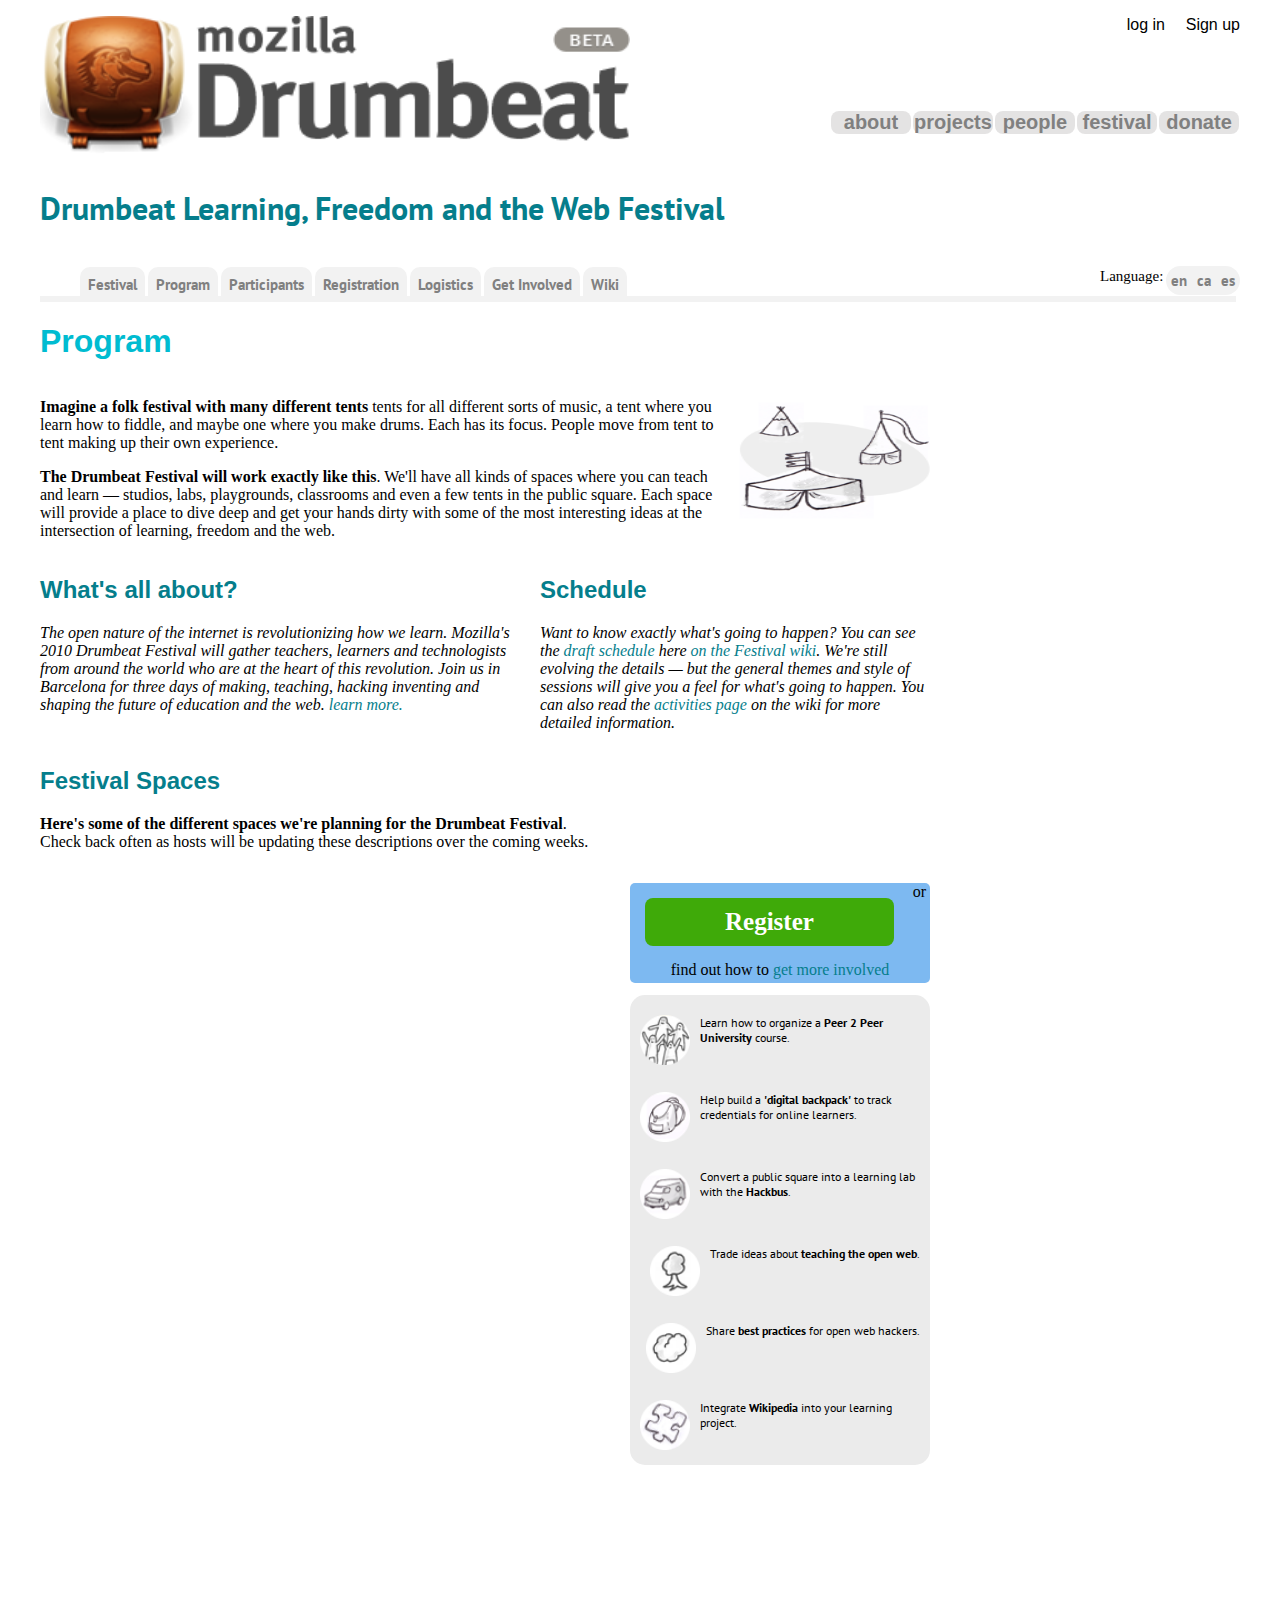
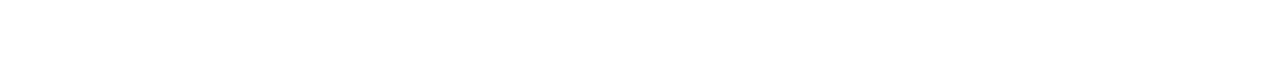
==== Practica Post it/index.html @ 75253654 "no lo se" ====
<!-- Jose Luis Hervas Cruceras DAW2 -->

<!DOCTYPE html>
<html lang="en">

<head>
    <meta charset="UTF-8">
    <meta name="viewport" content="width=device-width, initial-scale=1.0">
    <link rel="stylesheet" type="text/css" href="/Practica Post it/css/estilo.css">
    <title>Practica Drumbeat</title>

</head>

<body>

    <div id="menu_arriba">

        <header id="logotipo">
            <!-- foto del logotipo -->
            <img class="logo" src="img/drumbeat_logo.png" alt="logotipo">

        </header>

        <nav>
            <!-- Menu de registro -->
            <div id="reg">
                <ul>
                    <li class="registro"><a href="https://foundation.mozilla.org/es/">Sign up</a></li>
                    <li class="registro"><a href="https://foundation.mozilla.org/es/">log in</a></li>
                </ul>
            </div>

            <div id="menu_pestañas">
                <ul class="menu1">
                    <li class="m1"><a href="https://foundation.mozilla.org/es/">donate</a></li>
                    <li class="m1"><a href="https://foundation.mozilla.org/es/">festival</a></li>
                    <li class="m1"><a href="https://foundation.mozilla.org/es/">people</a></li>
                    <li class="m1"><a href="https://foundation.mozilla.org/es/">projects</a></li>
                    <li class="m1"><a href="https://foundation.mozilla.org/es/l">about</a></li>
                </ul>

            </div>

        </nav>
    </div>

    <div id="subtitulo">
        <h1>Drumbeat Learning, Freedom and the Web Festival</h1>
    </div>

    <!-- Menu de navegacion Festival, program etc ... -->

    <div id="menu_segundo">
        <nav>
            <div id="navegacion_secundaria">
                <!-- Lista del primer menú de la navegación secundaria: ELEGIR PESTAÑA -->
                <ul class="menu2">
                    <li class="m2"><a class="m2mitad" href="https://foundation.mozilla.org/es/">Festival</a></li>
                    <li class="m2"><a class="m2mitad" href="https://foundation.mozilla.org/es/">Program</a></li>
                    <li class="m2"><a class="m2mitad" href="https://foundation.mozilla.org/es/">Participants</a></li>
                    <li class="m2"><a class="m2mitad" href="https://foundation.mozilla.org/es/">Registration</a></li>
                    <li class="m2"><a class="m2mitad" href="https://foundation.mozilla.org/es/">Logistics</a></li>
                    <li class="m2"><a class="m2mitad" href="https://foundation.mozilla.org/es/">Get Involved</a></li>
                    <li class="m2"><a class="m2mitad" href="https://foundation.mozilla.org/es/">Wiki</a></li>
                </ul>

            </div>

        </nav>

        <!-- Menu de idioma -->
        <div id="menu_idioma">
            <p class="idioma"><span class="letra_pequeña">Language:</span></p>
            <ol>
                <li class="m3"><a href="https://foundation.mozilla.org/es/" id="es">es</a></li>
                <li class="m3"><a href="https://foundation.mozilla.org/es/" id="ca">ca</a></li>
                <li class="m3"><a href="https://foundation.mozilla.org/es/" id="en">en</a></li>
            </ol>
        </div>
    </div>
    <!-- Línea debajo de la navegación secundaria y el idioma -->

    <div class="linea"></div>

    <div id="program">

        <h1>Program</h1>

    </div>

    <section>
        <!-- Las secciones se dividen en artículos -->
        <article>
            <div class="texto_program">
                <!-- Bloque del programa(título + texto) + foto tienda de campañas -->

                <img class="imagen_tiendasCampañas" src="img/program.png" alt="tiendas de campañas">
                <p class="textoPrograma"><span><strong>Imagine a folk festival with many different tents</strong></span> tents for all different sorts of music, a tent where you learn how to fiddle, and maybe one where you make drums. Each has its focus. People move from tent
                    to tent making up their own experience.</p>
                <p class="textoPrograma"><span><strong>The Drumbeat Festival will work exactly like
                        this</strong></span>. We'll have all kinds of spaces where you can teach and learn — studios, labs, playgrounds, classrooms and even a few tents in the public square. Each space will provide a place to dive deep and get your hands
                    dirty with some of the most interesting ideas at the intersection of learning, freedom and the web.</p>
            </div>
        </article>

        <article id="whatsAbout">

            <!-- Creo la eiqueta style para poder cambiar únicamente aqui el color de los links -->
            <style>
                a {
                    color: rgb(5, 126, 140);
                }
                /* copio el color de program */
            </style>
            <h2>What's all about?</h2>
            <p><em>The open nature of the internet is revolutionizing how we learn.
                        Mozilla's 2010 Drumbeat Festival will gather teachers,
                        learners and technologists from around the world who
                        are at the heart of this revolution. Join us in Barcelona
                        for three days of making, teaching, hacking inventing and
                        shaping the future of education and the web.
                        <a href="https://foundation.mozilla.org/es/">learn more.</a></em></p>
        </article>

        <article id="schedule">
            <h2>Schedule</h2>
            <p><em>
                        Want to know exactly what's going to happen? You can see the 
                        <a href="https://foundation.mozilla.org/es/">draft schedule</a>
                        here <a href="https://foundation.mozilla.org/es/">on the Festival wiki</a>.
                        We're still evolving the details — but the general themes and style of
                        sessions will give you a feel for what's going to happen. You can also
                        read the <a href="https://foundation.mozilla.org/es/">activities
                        page</a> on the wiki for more detailed information.
                    </em></p>
        </article>

        <article id="festival">
            <h2 id="espacio_festival"> Festival Spaces </h2>
            <p class="textoPrograma">
                <strong>Here's some of the different spaces we're planning for the Drumbeat Festival</strong>.
                <br> Check back often as hosts will be updating these descriptions over the coming weeks.
            </p>

            <div id="aside_container">
                <aside>
                    <!-- Aqui dentro van, la caixa REGISTER, caixa learn how, caixa who should come, caixa share y twitter-->
                    <!-- Creo que lo mejor es hacer un div general que encuadre todos los elementos.-->

                    <div id="cuadro_registro">
                        <a class="boton_verde_register" href="https://foundation.mozilla.org/es/">Register</a>
                        <p class="letra_pequeña"><span>or find out how to <a href="https://foundation.mozilla.org/es/"><span>get more involved</span></a>
                            </span>
                        </p>

                    </div>

                    <div class="cuadro_gris_lista">
                        <ul class="lista_imagenes">
                            <li><img src="img/benefit_p2pu.png" alt="gente">
                                <span>Learn how to organize a <strong>Peer 2 Peer University</strong> course.</span>

                                <li><img src="img/benefit_creds.png" alt="mochila">
                                    <span>Help build a <strong>'digital backpack'</strong> to track credentials for online learners.</span></li>

                                <li><img src="img/benefit_hackbus.png" alt="furgoneta">
                                    <span>Convert a public square into a learning lab with the <strong>Hackbus</strong>.</span>
                                </li>

                                <li><img src="img/benefit_teaching.png" alt="arbol">
                                    <span>Trade ideas about <strong>teaching the open web</strong>.<br></span></li>

                                <li><img src="img/benefit_hack.png" alt="cerebro">
                                    <span>Share <strong>best practices</strong> for open web hackers.<br></span></li>
                                <li><img src="img/benefit_wikipedia.png" alt="puzzle"> <span>Integrate
							<strong>Wikipedia</strong> into your learning project.</span>
                                </li>
                        </ul>
                    </div>




                </aside>
            </div>





</body>

</html>
---- Practica Post it/css/estilo.css ----
/*Hoja de estilo para la práctica
Jose Luis Hervas Crucras
DAW2
*/


/*para importar fuentes*/

@import url('https://fonts.googleapis.com/css2?family=PT+Sans&display=swap');

/* revisar porque no entra todo en la caja del body.*/

body {
    width: 1200px;
    height: 500px;
    margin: 0px auto;
    /*margin 0 auto, para que se quede todo el body centrado.*/
}

.logo {
    width: 590px;
    height: 150px;
    margin-right: 10px;
    float: left;
}

hr {
    width: 100%;
}


/*para quitar los puntitos de las listas*/

ul {
    list-style-type: none;
}

a {
    /*no se subrayan los enlaces*/
    text-decoration: none;
    /*para que los enlaces salgan redondeados*/
    border-radius: 8px 8px 8px 8px;
}


/* log in  y sign up*/

#reg {
    display: inline;
    width: 600px;
    font-family: sans-serif;
}


/* Para el link hay que poner un espacio*/

#reg a {
    width: 75px;
}

.registro a {
    float: right;
    text-align: right;
    color: black;
}


/* cuando se pasa el raton por encima del link se pone negrita*/

.registro a:hover {
    font-weight: bold;
}


/*about, projects, people etc ... */

#menu_pestañas {
    float: right;
    width: 590px;
    height: 45px;
    margin-top: 60px;
}

li.m1 {
    display: inline;
}

.m1 a {
    background: rgba(199, 196, 196, 0.483);
    float: right;
    margin: 1px;
    font-family: sans-serif;
    color: grey;
    font-weight: bold;
    width: 80px;
    text-align: center;
    font-size: 20px;
}


/*Subtitulo drumbeat learning, freedom etc ...*/

#subtitulo {
    width: 1200px;
    float: left;
    font-family: 'PT Sans';
    clear: left;
    color: rgb(5, 126, 140);
}


/* Pestañas Festival, program, participants etc ... */

#navegacion_secundaria {
    clear: left;
    float: left;
    width: 690px;
    height: 40px;
    margin-right: 10px;
    font-family: 'PT Sans';
    color: grey;
    position: relative;
}

li.m2 {
    display: inline;
}

.m2 a {
    float: left;
    padding: 8px;
    margin-right: 3px;
    font-size: 15px;
    font-weight: bold;
    color: gray;
    background: #F2F2F2;
    border-radius: 10px 10px 0 0;
    /* asi ponemos el borde superior redondeados*/
}


/*para cuando pase por la pestaña, que salga negrita*/

.m2 a:hover {
    color: black;
    font-weight: bold;
}

#menu_idioma {
    float: right;
    width: 490px;
    height: 35px;
    font-family: 'PT Sans';
    font-size: 15px;
    padding: 0px 0px 5px 0px;
    margin-bottom: 5px;
    position: relative;
}

.idioma {
    float: left;
    text-align: right;
    padding: 0px 0px 0px 350px;
}

li.m3 {
    display: inline;
}

.m3 a {
    float: right;
    padding: 5px;
    font-size: 15px;
    font-weight: bold;
    color: gray;
    background: #F2F2F2;
}

.m3 a:hover {
    color: black;
    background: gray;
    /*efecto sombra al pasar por encima*/
    box-shadow: inset -2px 2px 4px 2px rgb(200, 200, 200);
}

.m3 a:active {
    color: black;
    background: gray;
}


/*identificadores de cada idioma*/

#ca {
    border-radius: 0px;
}

#en {
    border-radius: 15px 0px 0px 15px;
    padding-left: 5px;
}

#es {
    border-radius: 0px 15px 15px 0px;
}


/*es la linea que hay debajo del menu de las pestañas y el idioma*/

.linea {
    clear: both;
    /*limpio el float de los elementos de arriba*/
    border: 2px solid #F2F2F2;
    /* copio el mismo color que el fondo de las pestañas*/
    background-color: #F2F2F2;
    width: 1190px;
    padding: 1px;
}


/* para poder meter bien los dos articulos de abajo, hay que hacer un poco mas pequeña la foto.*/

.imagen_tiendasCampañas {
    height: 125px;
}

#program {
    font-family: sans-serif;
    color: rgb(0, 188, 209);
}

section {
    width: 890px;
    float: left;
    margin-right: 10px;
}

.imagen_tiendasCampañas {
    float: right;
    width: 200px;
    margin-left: 10px;
    margin-top: 0px;
}

.textoPrograma {
    color: black;
}

#whatsAbout {
    width: 490px;
    margin-right: 10px;
    float: left;
    font-family: 'Times New Roman';
}

a:hover .whatsAbout {
    color: rgb(5, 126, 140);
}

#schedule {
    width: 390px;
    float: right;
}

.program {
    width: 890px;
    float: left;
}

#festival {
    clear: both;
    width: 890px;
}

#espacio_festival {
    clear: left;
    float: left;
    width: 890px;
}

h2 {
    color: rgb(5, 126, 140);
    font-family: sans-serif;
}

aside {
    width: 300px;
    float: right;
    height: 800px;
}

#cuadro_registro {
    background: #7db9f1;
    text-align: center;
    height: 100px;
    border-radius: 5px;
    width: 300px;
}

a.boton_verde_register {
    float: left;
    background: #3faa09;
    font-size: 25px;
    font-family: Georgia;
    font-weight: bold;
    color: white;
    padding: 10px 80px;
    margin: 15px 15px;
}

.letra_pequeña {
    text-align: center;
    font-family: 'Times New Roman';
}

.cuadro_gris_lista {
    font-family: 'PT Sans';
    background: rgb(235, 235, 235);
    font-size: 12px;
    height: 470px;
    border-radius: 15px;
}


/* esto es para ajustar los iconos a la izquierda*/

.lista_imagenes {
    padding: 20px 0px 20px 10px;
}

.lista_imagenes img {
    float: left;
    width: 50px;
    margin: 0px 10px 7px 0px;
}

.lista_imagenes li {
    float: right;
    margin: 0px 10px 20px 0px;
}
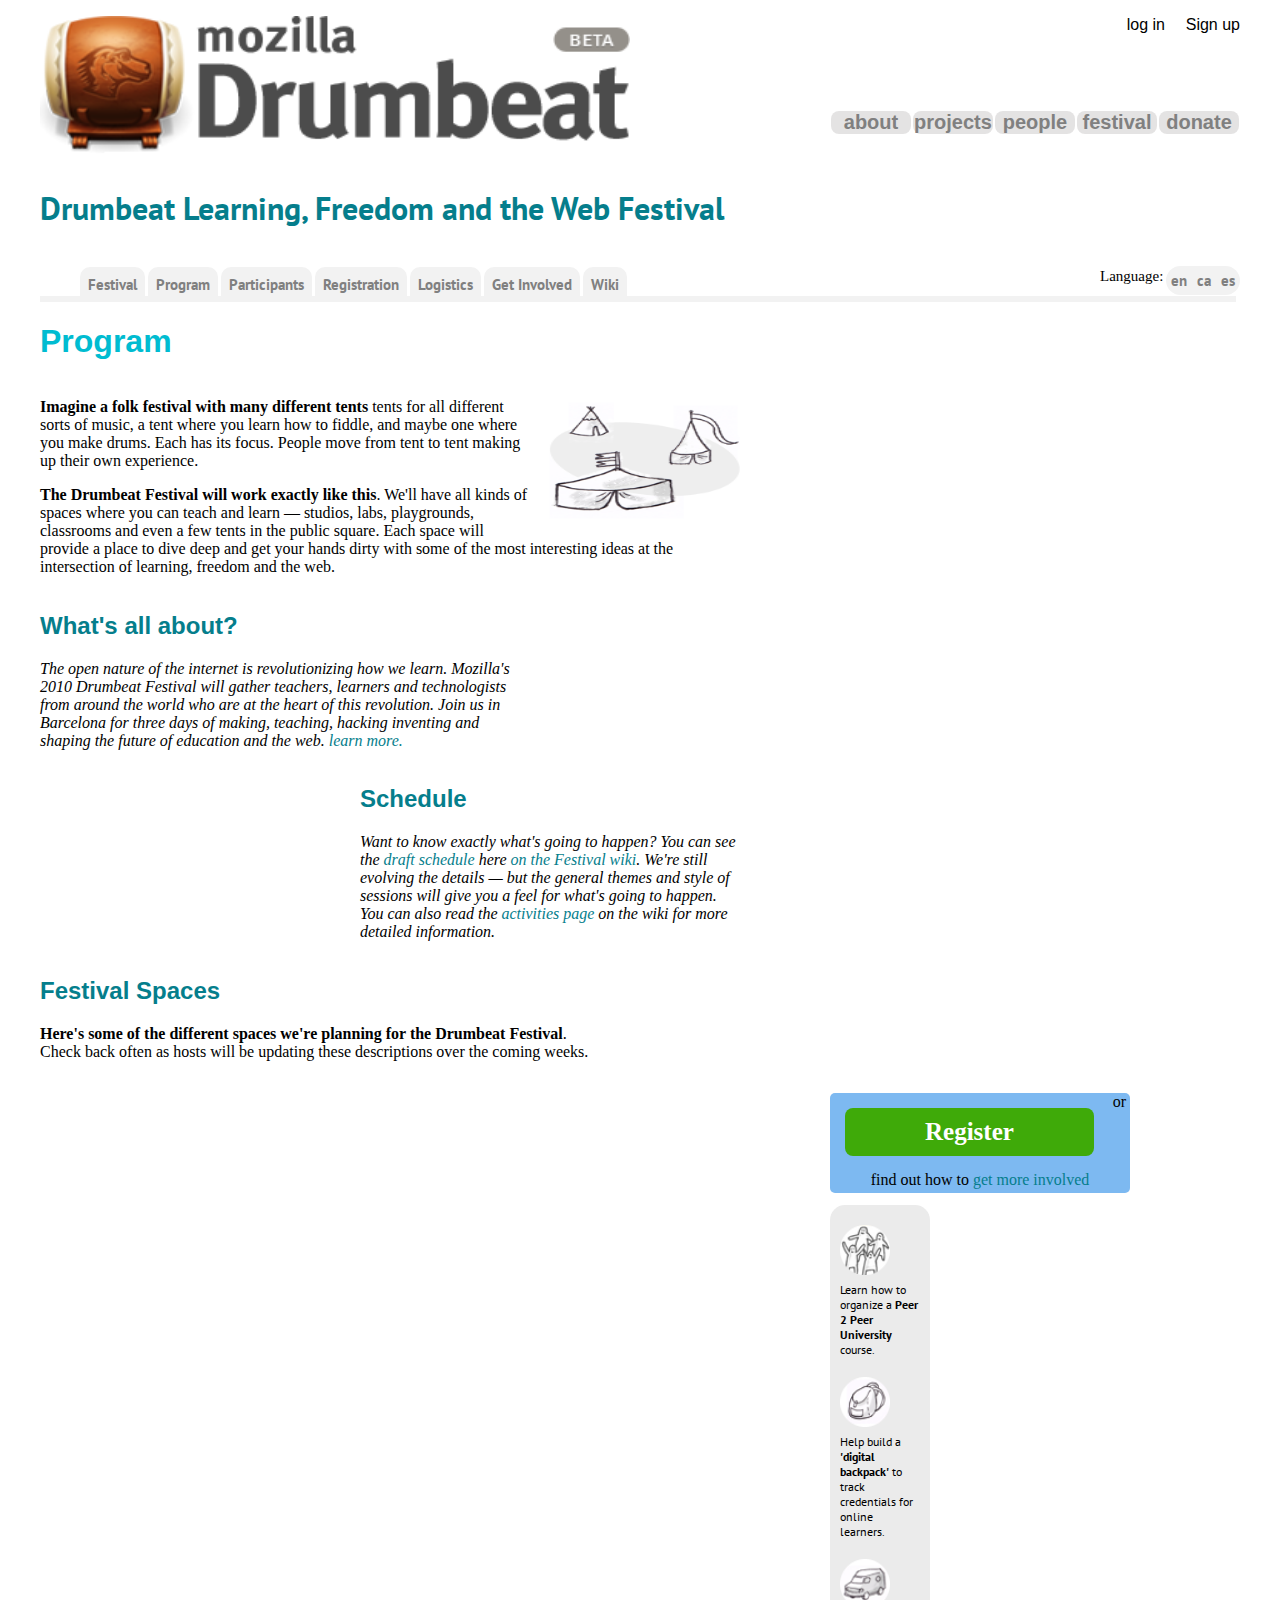
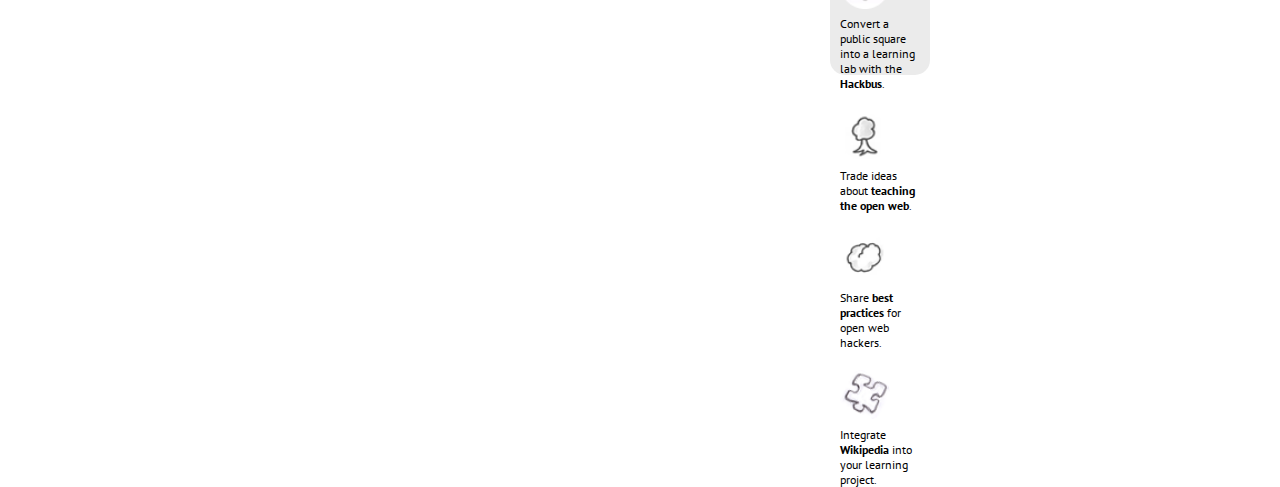
==== commit 9d8f1c43: "cosas raras" ====
--- a/Practica Post it/index.html
+++ b/Practica Post it/index.html
@@ -89,10 +89,9 @@
     </div>
 
     <section>
-        <!-- Las secciones se dividen en artículos -->
+
         <article>
             <div class="texto_program">
-                <!-- Bloque del programa(título + texto) + foto tienda de campañas -->
 
                 <img class="imagen_tiendasCampañas" src="img/program.png" alt="tiendas de campañas">
                 <p class="textoPrograma"><span><strong>Imagine a folk festival with many different tents</strong></span> tents for all different sorts of music, a tent where you learn how to fiddle, and maybe one where you make drums. Each has its focus. People move from tent
--- a/Practica Post it/css/estilo.css
+++ b/Practica Post it/css/estilo.css
@@ -12,7 +12,6 @@
 
 body {
     width: 1200px;
-    height: 500px;
     margin: 0px auto;
     /*margin 0 auto, para que se quede todo el body centrado.*/
 }
@@ -230,7 +229,7 @@
 }
 
 section {
-    width: 890px;
+    width: 700px;
     float: left;
     margin-right: 10px;
 }
@@ -238,7 +237,7 @@
 .imagen_tiendasCampañas {
     float: right;
     width: 200px;
-    margin-left: 10px;
+    margin-left: 5px;
     margin-top: 0px;
 }
 
@@ -247,7 +246,7 @@
 }
 
 #whatsAbout {
-    width: 490px;
+    width: 480px;
     margin-right: 10px;
     float: left;
     font-family: 'Times New Roman';
@@ -258,7 +257,7 @@
 }
 
 #schedule {
-    width: 390px;
+    width: 380px;
     float: right;
 }
 
@@ -284,7 +283,7 @@
 }
 
 aside {
-    width: 300px;
+    width: 100px;
     float: right;
     height: 800px;
 }
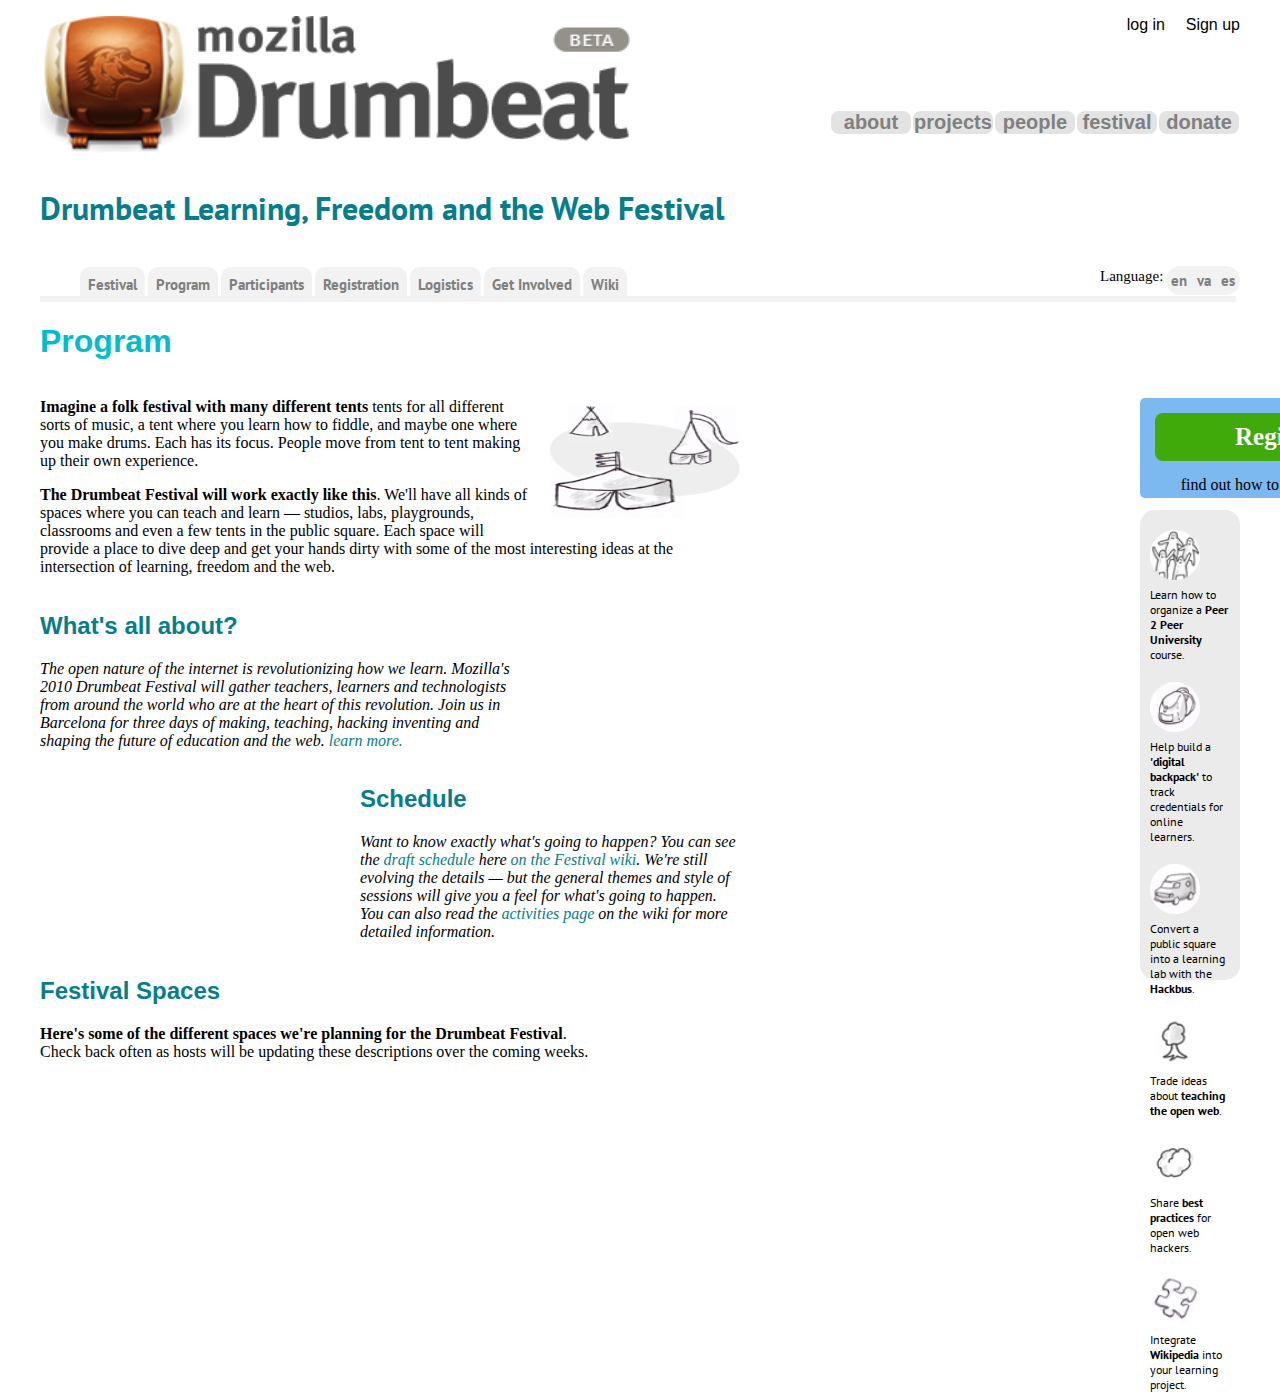
==== commit 1eed951b: "añadido /section" ====
--- a/Practica Post it/index.html
+++ b/Practica Post it/index.html
@@ -73,7 +73,7 @@
             <p class="idioma"><span class="letra_pequeña">Language:</span></p>
             <ol>
                 <li class="m3"><a href="https://foundation.mozilla.org/es/" id="es">es</a></li>
-                <li class="m3"><a href="https://foundation.mozilla.org/es/" id="ca">ca</a></li>
+                <li class="m3"><a href="https://foundation.mozilla.org/es/" id="va">va</a></li>
                 <li class="m3"><a href="https://foundation.mozilla.org/es/" id="en">en</a></li>
             </ol>
         </div>
@@ -140,48 +140,48 @@
                 <strong>Here's some of the different spaces we're planning for the Drumbeat Festival</strong>.
                 <br> Check back often as hosts will be updating these descriptions over the coming weeks.
             </p>
+    </section>
+    <div id="aside_container">
+        <aside>
+            <!-- Aqui dentro van, la caixa REGISTER, caixa learn how, caixa who should come, caixa share y twitter-->
+            <!-- Creo que lo mejor es hacer un div general que encuadre todos los elementos.-->
 
-            <div id="aside_container">
-                <aside>
-                    <!-- Aqui dentro van, la caixa REGISTER, caixa learn how, caixa who should come, caixa share y twitter-->
-                    <!-- Creo que lo mejor es hacer un div general que encuadre todos los elementos.-->
+            <div id="cuadro_registro">
+                <a class="boton_verde_register" href="https://foundation.mozilla.org/es/">Register</a>
+                <p class="letra_pequeña"><span>or find out how to <a href="https://foundation.mozilla.org/es/"><span>get more involved</span></a>
+                    </span>
+                </p>
 
-                    <div id="cuadro_registro">
-                        <a class="boton_verde_register" href="https://foundation.mozilla.org/es/">Register</a>
-                        <p class="letra_pequeña"><span>or find out how to <a href="https://foundation.mozilla.org/es/"><span>get more involved</span></a>
-                            </span>
-                        </p>
+            </div>
 
-                    </div>
+            <div class="cuadro_gris_lista">
+                <ul class="lista_imagenes">
+                    <li><img src="img/benefit_p2pu.png" alt="gente">
+                        <span>Learn how to organize a <strong>Peer 2 Peer University</strong> course.</span>
 
-                    <div class="cuadro_gris_lista">
-                        <ul class="lista_imagenes">
-                            <li><img src="img/benefit_p2pu.png" alt="gente">
-                                <span>Learn how to organize a <strong>Peer 2 Peer University</strong> course.</span>
+                        <li><img src="img/benefit_creds.png" alt="mochila">
+                            <span>Help build a <strong>'digital backpack'</strong> to track credentials for online learners.</span></li>
 
-                                <li><img src="img/benefit_creds.png" alt="mochila">
-                                    <span>Help build a <strong>'digital backpack'</strong> to track credentials for online learners.</span></li>
+                        <li><img src="img/benefit_hackbus.png" alt="furgoneta">
+                            <span>Convert a public square into a learning lab with the <strong>Hackbus</strong>.</span>
+                        </li>
 
-                                <li><img src="img/benefit_hackbus.png" alt="furgoneta">
-                                    <span>Convert a public square into a learning lab with the <strong>Hackbus</strong>.</span>
-                                </li>
+                        <li><img src="img/benefit_teaching.png" alt="arbol">
+                            <span>Trade ideas about <strong>teaching the open web</strong>.<br></span></li>
 
-                                <li><img src="img/benefit_teaching.png" alt="arbol">
-                                    <span>Trade ideas about <strong>teaching the open web</strong>.<br></span></li>
-
-                                <li><img src="img/benefit_hack.png" alt="cerebro">
-                                    <span>Share <strong>best practices</strong> for open web hackers.<br></span></li>
-                                <li><img src="img/benefit_wikipedia.png" alt="puzzle"> <span>Integrate
+                        <li><img src="img/benefit_hack.png" alt="cerebro">
+                            <span>Share <strong>best practices</strong> for open web hackers.<br></span></li>
+                        <li><img src="img/benefit_wikipedia.png" alt="puzzle"> <span>Integrate
 							<strong>Wikipedia</strong> into your learning project.</span>
-                                </li>
-                        </ul>
-                    </div>
+                        </li>
+                </ul>
+            </div>
 
 
 
 
-                </aside>
-            </div>
+        </aside>
+    </div>
 
 
 
--- a/Practica Post it/css/estilo.css
+++ b/Practica Post it/css/estilo.css
@@ -190,7 +190,7 @@
 
 /*identificadores de cada idioma*/
 
-#ca {
+#va {
     border-radius: 0px;
 }
 
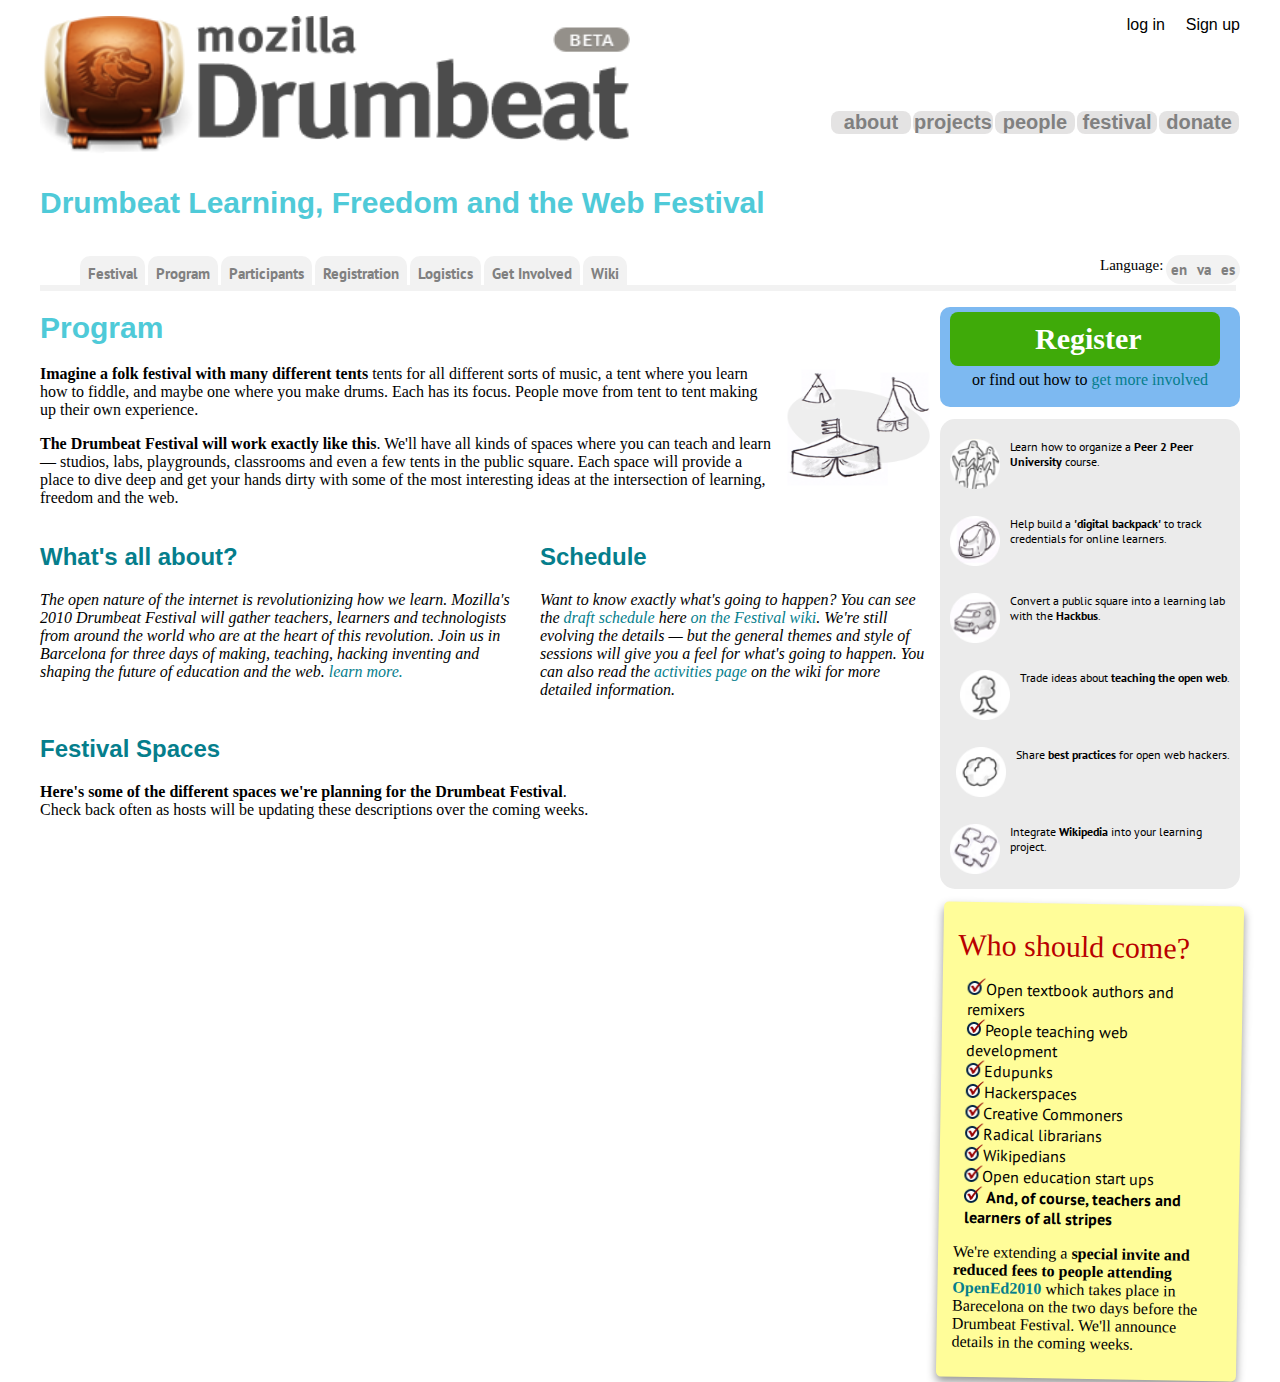
==== commit 4576a68e: "cuado amarillo" ====
--- a/Practica Post it/index.html
+++ b/Practica Post it/index.html
@@ -82,15 +82,10 @@
 
     <div class="linea"></div>
 
-    <div id="program">
-
-        <h1>Program</h1>
-
-    </div>
-
     <section>
 
         <article>
+            <h1>Program</h1>
             <div class="texto_program">
 
                 <img class="imagen_tiendasCampañas" src="img/program.png" alt="tiendas de campañas">
@@ -177,6 +172,26 @@
                 </ul>
             </div>
 
+            <div class="cuadro_amarillo">
+                <p><span class="titulo">Who should come?</span><br></p>
+                <!-- para cambiar los puntitos, ponemos la imagen check y si no sale la imagen, que salga check ^^-->
+                <ul class="lista_check">
+                    <li class="lista"><img src="img/check.png" alt="check">Open textbook authors and remixers</li>
+                    <li class="lista"><img src="img/check.png" alt="check">People teaching web development</li>
+                    <li class="lista"><img src="img/check.png" alt="check">Edupunks</li>
+                    <li class="lista"><img src="img/check.png" alt="check">Hackerspaces</li>
+                    <li class="lista"><img src="img/check.png" alt="check">Creative Commoners</li>
+                    <li class="lista"><img src="img/check.png" alt="check">Radical librarians</li>
+                    <li class="lista"><img src="img/check.png" alt="check">Wikipedians</li>
+                    <li class="lista"><img src="img/check.png" alt="check">Open education start ups</li>
+                    <li class="lista"><img src="img/check.png" alt="check">
+                        <span><strong>And, of course, teachers and learners of all stripes</strong></span></li>
+                </ul>
+                <p><span class="parrafo"> We're extending a <strong>special invite and reduced fees to people attending <a href="https://foundation.mozilla.org/es/">OpenEd2010</a></strong> which takes place in Barecelona on the two days before the
+                    Drumbeat Festival. We'll announce details in the coming weeks.</span>
+                </p>
+            </div>
+
 
 
 
--- a/Practica Post it/css/estilo.css
+++ b/Practica Post it/css/estilo.css
@@ -229,14 +229,14 @@
 }
 
 section {
-    width: 700px;
+    width: 890px;
     float: left;
     margin-right: 10px;
 }
 
 .imagen_tiendasCampañas {
     float: right;
-    width: 200px;
+    width: 150px;
     margin-left: 5px;
     margin-top: 0px;
 }
@@ -246,7 +246,7 @@
 }
 
 #whatsAbout {
-    width: 480px;
+    width: 490px;
     margin-right: 10px;
     float: left;
     font-family: 'Times New Roman';
@@ -257,7 +257,7 @@
 }
 
 #schedule {
-    width: 380px;
+    width: 390px;
     float: right;
 }
 
@@ -277,13 +277,19 @@
     width: 890px;
 }
 
+h1 {
+    font-size: 30px;
+    color: rgb(79, 202, 216);
+    font-family: sans-serif;
+}
+
 h2 {
     color: rgb(5, 126, 140);
     font-family: sans-serif;
 }
 
 aside {
-    width: 100px;
+    width: 300px;
     float: right;
     height: 800px;
 }
@@ -292,19 +298,20 @@
     background: #7db9f1;
     text-align: center;
     height: 100px;
-    border-radius: 5px;
+    border-radius: 10px;
     width: 300px;
 }
 
 a.boton_verde_register {
+    width: 100px;
     float: left;
     background: #3faa09;
-    font-size: 25px;
+    font-size: 30px;
     font-family: Georgia;
     font-weight: bold;
     color: white;
-    padding: 10px 80px;
-    margin: 15px 15px;
+    padding: 10px 85px;
+    margin: 5px 10px;
 }
 
 .letra_pequeña {
@@ -323,6 +330,9 @@
 
 /* esto es para ajustar los iconos a la izquierda*/
 
+
+/* he ido probando los numeros hasta que han encajado*/
+
 .lista_imagenes {
     padding: 20px 0px 20px 10px;
 }
@@ -336,4 +346,26 @@
 .lista_imagenes li {
     float: right;
     margin: 0px 10px 20px 0px;
+}
+
+.cuadro_amarillo {
+    background-color: rgb(255, 253, 153);
+    margin-top: 10px;
+    border-radius: 5px;
+    padding: 10px 15px;
+    margin: 15px 0 10px 0;
+    box-shadow: 0 5px 10px rgba(0, 0, 0, 0.411);
+    transform: rotate(1deg);
+}
+
+.titulo {
+    font-family: Georgia;
+    color: rgb(185, 0, 0);
+    font-size: 30px;
+}
+
+.lista_check {
+    font-family: 'PT Sans';
+    margin-left: -30px;
+    margin-right: 15px;
 }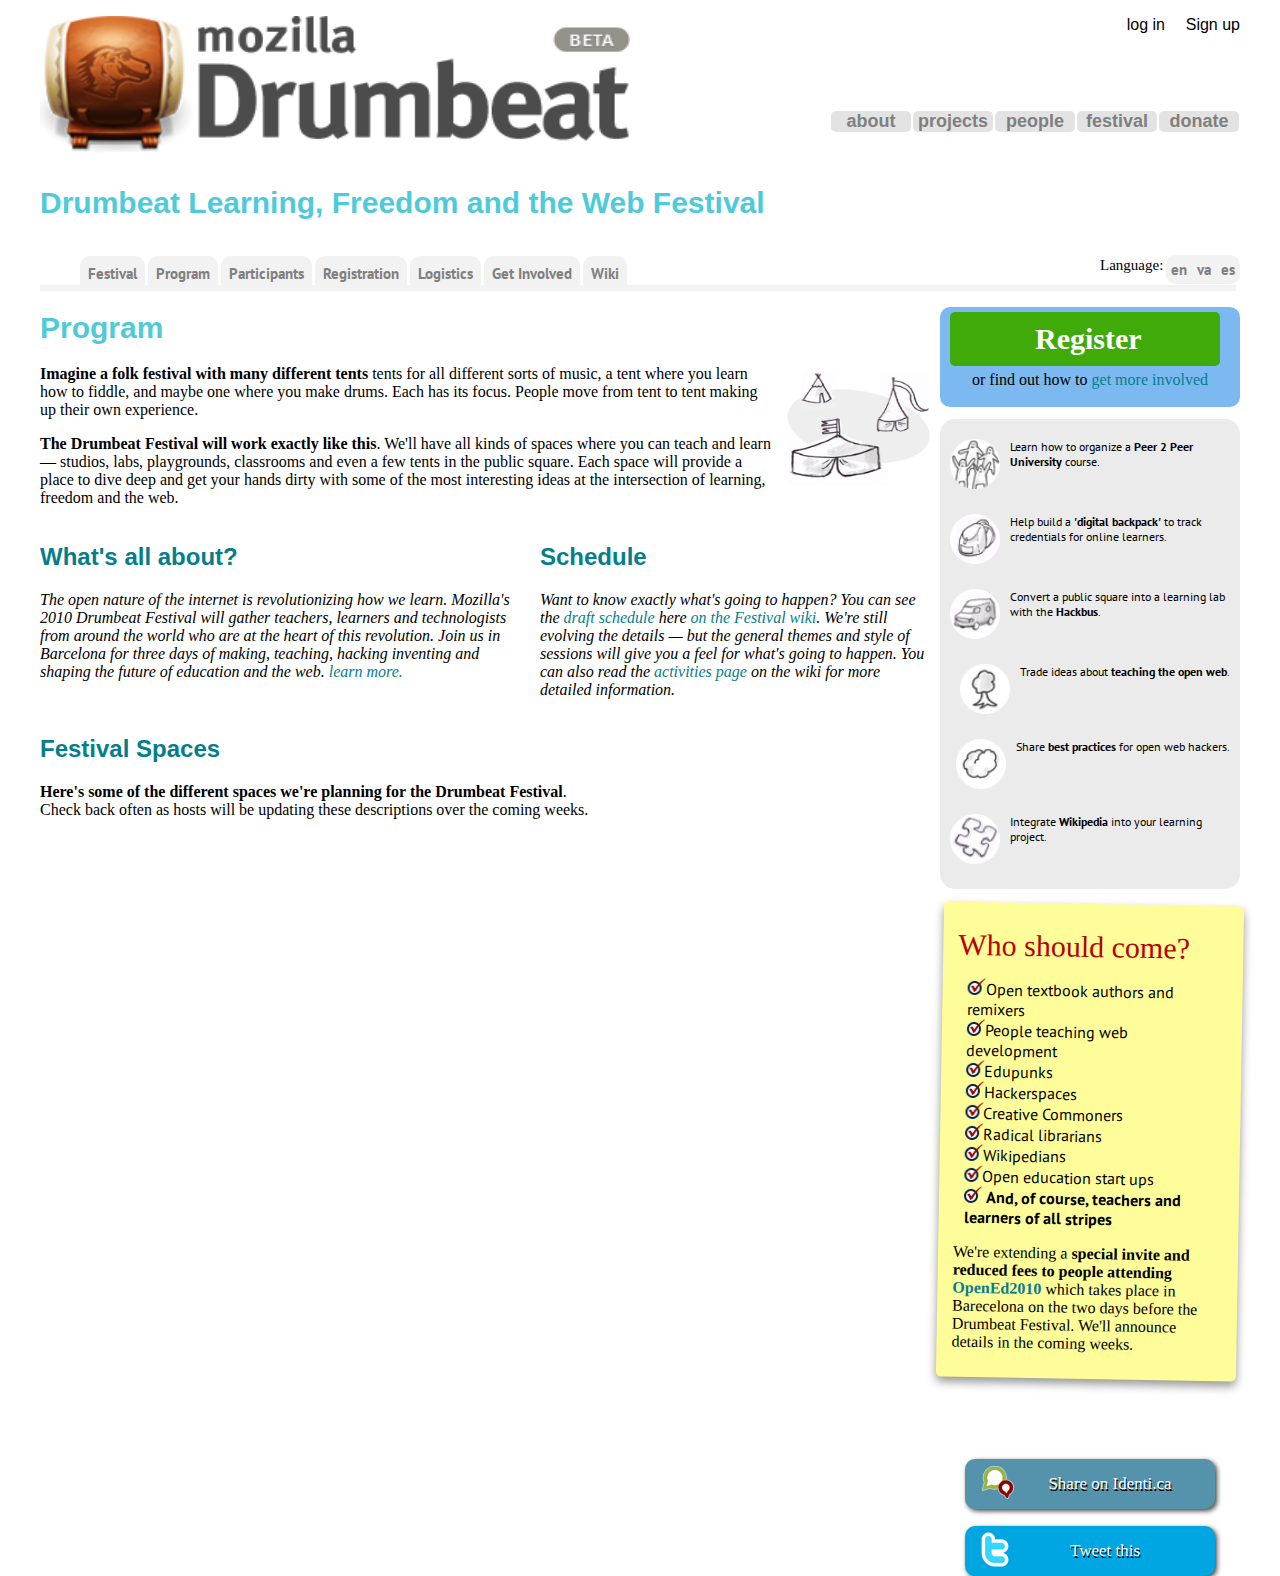
==== commit 2059a05f: "guardado previo a las cajas de colores" ====
--- a/Practica Post it/index.html
+++ b/Practica Post it/index.html
@@ -191,6 +191,16 @@
                     Drumbeat Festival. We'll announce details in the coming weeks.</span>
                 </p>
             </div>
+            <div id="share_twitter">
+                <div id="share_on_identica">
+                    <img class="icono_identica" src="img/identica.png" alt="identica">
+                    <p class="texto"><a href="http://identi.ca/">Share on Identi.ca</a></p>
+                </div>
+                <div id="twitter">
+                    <img class="icono_twitter" src="img/twitter.png" alt="twitter">
+                    <p class="texto"><a href="http://twitter.com/">Tweet this</a></p>
+                </div>
+            </div>
 
 
 
--- a/Practica Post it/css/estilo.css
+++ b/Practica Post it/css/estilo.css
@@ -1,15 +1,24 @@
-/*Hoja de estilo para la práctica
+/*práctica Drumbeat Post it's
 Jose Luis Hervas Crucras
 DAW2
+Navegador ustilizado Google Chrome
+Pantalla de 22" resolucion 1680x1050
+Pantalla de 17" resolucion 1920x1080
+
+Los tamaños han sido calculados con la rejilla
+El tamaño de la letra ha variado para que cupiese todo mas o menos como en la foto
+Algunos tamaños de fotos, han sido tambien calculados a ojo para que fueran similares a la foto
+Los colores de las fuentes, han sido calculados tambien a ojo, para que fuesen similares
+
+Para generar las sombras, he usado esta pagina https://www.cssmatic.com/es/box-shadow
+Lo bueno de esta pagina, que te pone compatibilidades con otros navegadores, pero he visto más limpio
+el usar solo box shadow sin necesidad de añadir más lineas de codigo.
 */
 
 
 /*para importar fuentes*/
 
 @import url('https://fonts.googleapis.com/css2?family=PT+Sans&display=swap');
-
-/* revisar porque no entra todo en la caja del body.*/
-
 body {
     width: 1200px;
     margin: 0px auto;
@@ -23,6 +32,9 @@
     float: left;
 }
 
+
+/*esto ha sido para la linea del menu de pestañas*/
+
 hr {
     width: 100%;
 }
@@ -37,8 +49,6 @@
 a {
     /*no se subrayan los enlaces*/
     text-decoration: none;
-    /*para que los enlaces salgan redondeados*/
-    border-radius: 8px 8px 8px 8px;
 }
 
 
@@ -64,7 +74,7 @@
 }
 
 
-/* cuando se pasa el raton por encima del link se pone negrita*/
+/* cuando se pasa el raton por encima del link se pone negrita y asi sabes que estas en ese enlace*/
 
 .registro a:hover {
     font-weight: bold;
@@ -87,13 +97,14 @@
 .m1 a {
     background: rgba(199, 196, 196, 0.483);
     float: right;
+    border-radius: 5px;
     margin: 1px;
     font-family: sans-serif;
     color: grey;
     font-weight: bold;
     width: 80px;
     text-align: center;
-    font-size: 20px;
+    font-size: 18px;
 }
 
 
@@ -175,32 +186,23 @@
     background: #F2F2F2;
 }
 
-.m3 a:hover {
-    color: black;
-    background: gray;
-    /*efecto sombra al pasar por encima*/
-    box-shadow: inset -2px 2px 4px 2px rgb(200, 200, 200);
-}
-
-.m3 a:active {
-    color: black;
-    background: gray;
-}
-
 
 /*identificadores de cada idioma*/
+
+
+/*no se como poner ese borde interior que tiene los botones ni alargarlos tanto */
 
 #va {
     border-radius: 0px;
 }
 
 #en {
-    border-radius: 15px 0px 0px 15px;
+    border-radius: 10px 0px 0px 10px;
     padding-left: 5px;
 }
 
 #es {
-    border-radius: 0px 15px 15px 0px;
+    border-radius: 0px 10px 10px 0px;
 }
 
 
@@ -266,6 +268,9 @@
     float: left;
 }
 
+
+/*se usa el clear both, para que no se quede con los margenes de cosas anteriores y que se mueva donde se tiene que mover*/
+
 #festival {
     clear: both;
     width: 890px;
@@ -312,6 +317,7 @@
     color: white;
     padding: 10px 85px;
     margin: 5px 10px;
+    border-radius: 5px;
 }
 
 .letra_pequeña {
@@ -340,7 +346,7 @@
 .lista_imagenes img {
     float: left;
     width: 50px;
-    margin: 0px 10px 7px 0px;
+    margin: 0px 10px 5px 0px;
 }
 
 .lista_imagenes li {
@@ -350,11 +356,14 @@
 
 .cuadro_amarillo {
     background-color: rgb(255, 253, 153);
+    /* aqui modifico los maragenes para el texto que hay dentro*/
     margin-top: 10px;
     border-radius: 5px;
     padding: 10px 15px;
     margin: 15px 0 10px 0;
+    /*creo la sombra del cuadro con transparencia*/
     box-shadow: 0 5px 10px rgba(0, 0, 0, 0.411);
+    /*giro el cuadro a la derecha*/
     transform: rotate(1deg);
 }
 
@@ -368,4 +377,57 @@
     font-family: 'PT Sans';
     margin-left: -30px;
     margin-right: 15px;
+}
+
+#share_twitter {
+    margin-top: 80px;
+}
+
+#share_on_identica {
+    background: #5593ac;
+    box-shadow: 2px 2px 5px 0px rgba(0, 0, 0, 0.75);
+}
+
+#twitter {
+    background: #00a6e2;
+    margin-left: 30px;
+    box-shadow: 2px 2px 5px 0px rgba(0, 0, 0, 0.75);
+}
+
+#share_on_identica {
+    width: 250px;
+    height: 50px;
+    margin: 5px 25px;
+    text-align: center;
+    color: white;
+    border-radius: 10px;
+}
+
+#twitter {
+    width: 250px;
+    height: 50px;
+    margin: 5px 25px;
+    text-align: center;
+    color: white;
+    border-radius: 10px;
+}
+
+.icono_identica {
+    float: left;
+    margin: 5px 0px 5px 15px;
+}
+
+.icono_twitter {
+    float: left;
+    margin: 5px 0px 5px 15px;
+}
+
+.texto {
+    padding: 15px;
+    font-size: 17px;
+}
+
+.texto a {
+    color: white;
+    text-shadow: 1px 2px rgb(0, 0, 0);
 }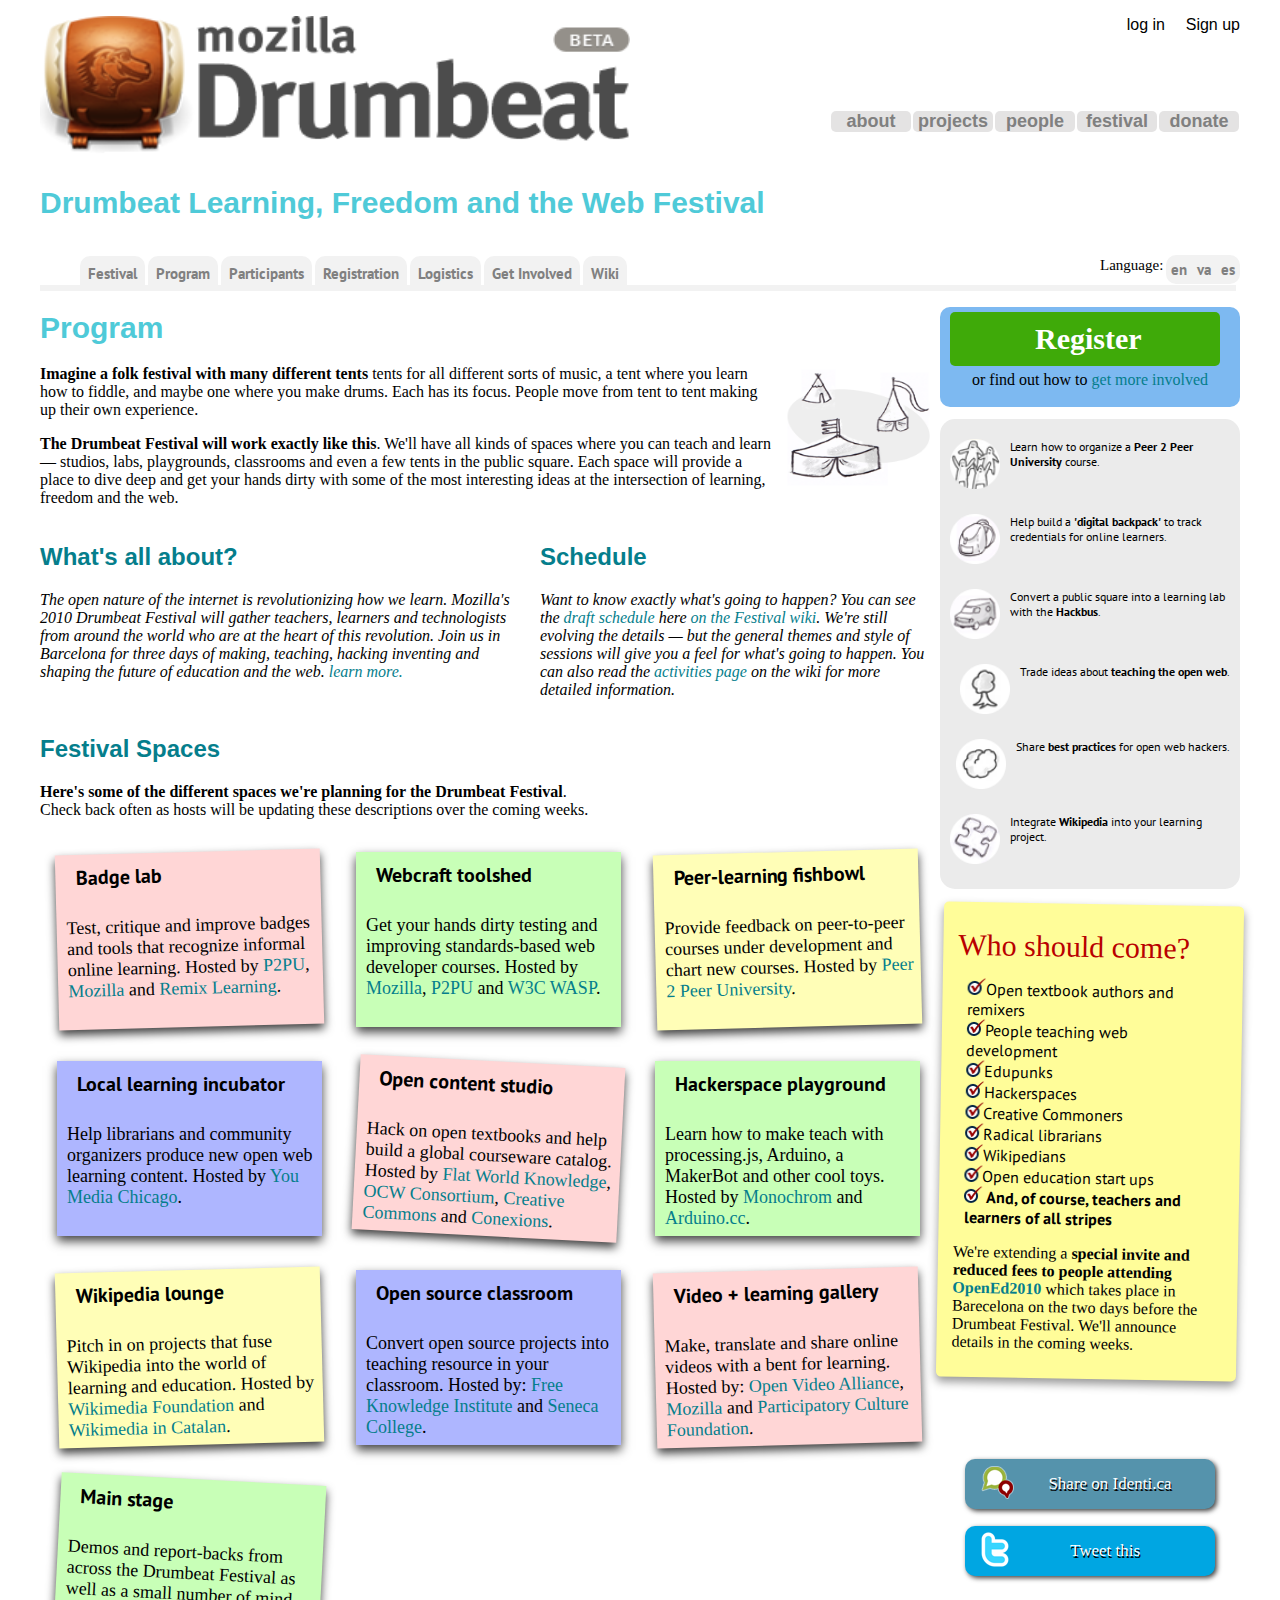
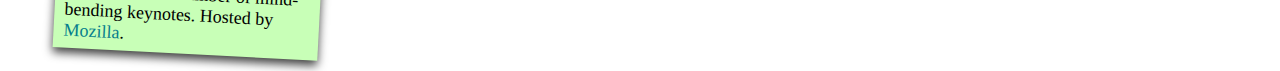
==== commit e9e7d977: "cajitas rebeldes sin causa" ====
--- a/Practica Post it/index.html
+++ b/Practica Post it/index.html
@@ -202,15 +202,110 @@
                 </div>
             </div>
 
-
-
-
         </aside>
     </div>
-
-
-
-
+    <!-- Ahora empiezan los post'it del demonio ... -->
+
+    <div>
+        <!--Div que guareda todas las cajitas para poder mover o configurar -->
+        <!-- Hay cajas que tienen la misma configuracion, así les pondre lo mismo -->
+
+        <!-- 1 -->
+        <div class="post" id="post1">
+            <h4>Badge lab</h4>
+            <p>Test, critique and improve badges and tools that recognize informal online learning. Hosted by <a href="https://foundation.mozilla.org/es/">P2PU</a>,
+                <a href="https://foundation.mozilla.org/es/">Mozilla</a> and
+                <a href="https://foundation.mozilla.org/es/">Remix Learning</a>.
+            </p>
+        </div>
+
+        <!-- 2 -->
+        <div class="post" id="post2">
+            <h4>Webcraft toolshed</h4>
+            <p>
+                Get your hands dirty testing and improving standards-based web developer courses. Hosted by
+                <a href="https://foundation.mozilla.org/es/">Mozilla</a>,
+                <a href="https://foundation.mozilla.org/es/">P2PU</a> and
+                <a href="https://foundation.mozilla.org/es/">W3C WASP</a>.
+            </p>
+        </div>
+
+        <!-- 3 -->
+        <div class="post" id="post3">
+            <h4> Peer-learning fishbowl</h4>
+            <p>
+                Provide feedback on peer-to-peer courses under development and chart new courses. Hosted by
+                <a href="https://foundation.mozilla.org/es/">Peer 2 Peer University</a>.
+            </p>
+        </div>
+
+        <!-- 4 -->
+        <div class="post" id="post4">
+            <h4>Local learning incubator</h4>
+            <p>
+                Help librarians and community organizers produce new open web learning content. Hosted by <a href="https://foundation.mozilla.org/es/">You Media Chicago</a>.
+            </p>
+        </div>
+
+        <!-- 5 -->
+        <div class="post" id="post5">
+            <h4> Open content studio</h4>
+            <p>
+                Hack on open textbooks and help build a global courseware catalog. Hosted by <a href="https://foundation.mozilla.org/es/">Flat
+                World Knowledge</a>, <a href="https://foundation.mozilla.org/es/">OCW
+                Consortium</a>, <a href="https://foundation.mozilla.org/es/">Creative
+                Commons</a> and <a href="https://foundation.mozilla.org/es/">Conexions</a>.
+            </p>
+        </div>
+
+        <!-- 6 -->
+        <div class="post" id="post6">
+            <h4> Hackerspace playground</h4>
+            <p>
+                Learn how to make teach with processing.js, Arduino, a MakerBot and other cool toys. Hosted by <a href="https://foundation.mozilla.org/es/">Monochrom</a> and
+                <a href="https://foundation.mozilla.org/es/">Arduino.cc</a>.
+            </p>
+        </div>
+
+        <!-- 7 -->
+        <div class="post" id="post7">
+            <h4> Wikipedia lounge</h4>
+            <p>
+                Pitch in on projects that fuse Wikipedia into the world of learning and education. Hosted by
+                <a href="https://foundation.mozilla.org/es/">Wikimedia Foundation</a> and <a href="https://foundation.mozilla.org/es/">Wikimedia in Catalan</a>.
+            </p>
+        </div>
+
+        <!-- 8 -->
+        <div class="post" id="post8">
+            <h4>Open source classroom<br></h4>
+            <p>
+                Convert open source projects into teaching resource in your classroom. Hosted by:
+                <a href="https://foundation.mozilla.org/es/">Free Knowledge
+                Institute</a> and <a href="https://foundation.mozilla.org/es/">Seneca College</a>.
+            </p>
+        </div>
+
+        <!-- 9 -->
+        <div class="post" id="post9">
+            <h4>Video + learning gallery<br></h4>
+            <p>
+                Make, translate and share online videos with a bent for learning. Hosted by:
+                <a href="https://foundation.mozilla.org/es/">Open
+                Video Alliance</a>, <a href="https://foundation.mozilla.org/es/">Mozilla</a> and
+                <a href="https://foundation.mozilla.org/es/">Participatory Culture Foundation</a>.
+            </p>
+        </div>
+
+        <!-- 10 -->
+        <div class="post" id="post10">
+            <h4> Main stage</h4>
+            <p>
+                Demos and report-backs from across the Drumbeat Festival as well as a small number of mind-bending keynotes. Hosted by
+                <a href="https://foundation.mozilla.org/es/">Mozilla</a>.
+            </p>
+        </div>
+    </div>
 
 </body>
 
--- a/Practica Post it/css/estilo.css
+++ b/Practica Post it/css/estilo.css
@@ -13,6 +13,8 @@
 Para generar las sombras, he usado esta pagina https://www.cssmatic.com/es/box-shadow
 Lo bueno de esta pagina, que te pone compatibilidades con otros navegadores, pero he visto más limpio
 el usar solo box shadow sin necesidad de añadir más lineas de codigo.
+Luego, a la hora de girar y elegir el color, intensidad de sombras han sido calculadas a ojo para que 
+se parezcan los más posible.
 */
 
 
@@ -296,7 +298,7 @@
 aside {
     width: 300px;
     float: right;
-    height: 800px;
+    height: 1200px;
 }
 
 #cuadro_registro {
@@ -430,4 +432,86 @@
 .texto a {
     color: white;
     text-shadow: 1px 2px rgb(0, 0, 0);
+}
+
+
+/*todas las cajas tienen el mismo tamaño y sombra, así que haré una configuracion general para eso*/
+
+.post {
+    float: left;
+    width: 265px;
+    height: 175px;
+    box-shadow: 0 5px 10px rgba(0, 0, 0, 0.75);
+    margin: 17px;
+}
+
+
+/* pintamos todas las preciosas cajitas */
+
+
+/*rosa*/
+
+#post1,
+#post5,
+#post9 {
+    background: rgb(255, 214, 214);
+}
+
+
+/*verde*/
+
+#post2,
+#post6,
+#post10 {
+    background: rgb(200, 255, 183);
+}
+
+
+/*amarillo*/
+
+#post3,
+#post7 {
+    background: rgb(255, 254, 183);
+}
+
+
+/*azul*/
+
+#post4,
+#post8 {
+    background: rgb(174, 182, 255);
+}
+
+
+/*ahora vamos a dar fotmato al texto de los pots'it*/
+
+.post h4 {
+    margin-top: 10px;
+    font-family: 'PT Sans';
+    padding-left: 20px;
+    font-size: 20px;
+}
+
+.post p {
+    padding-left: 10px;
+    font-family: 'Times New Roman';
+    font-size: 18px;
+}
+
+
+/*giramos los post'it a la izquierda en negativo*/
+
+#post1,
+#post3,
+#post7,
+#post9 {
+    transform: rotate(-1.5deg);
+}
+
+
+/*giramos los post'it a la derecha en positivo*/
+
+#post5,
+#post10 {
+    transform: rotate(3deg);
 }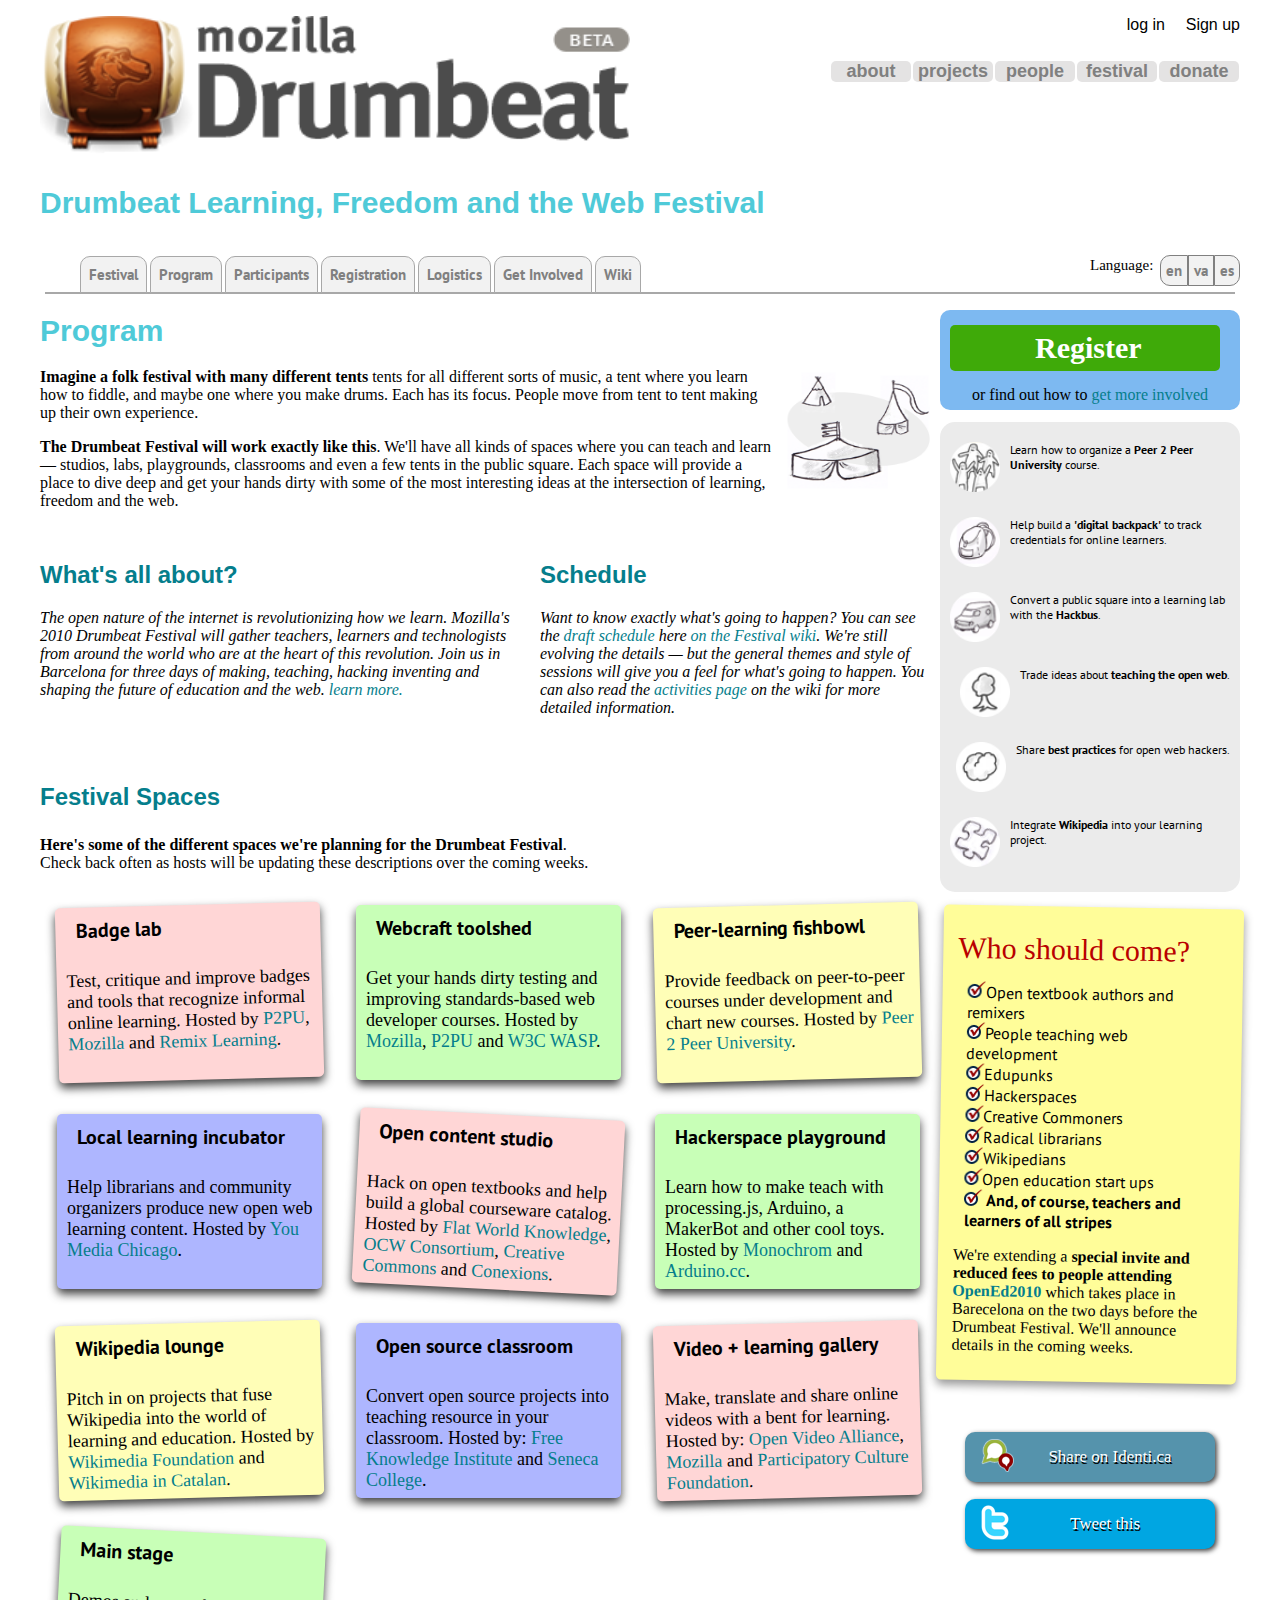
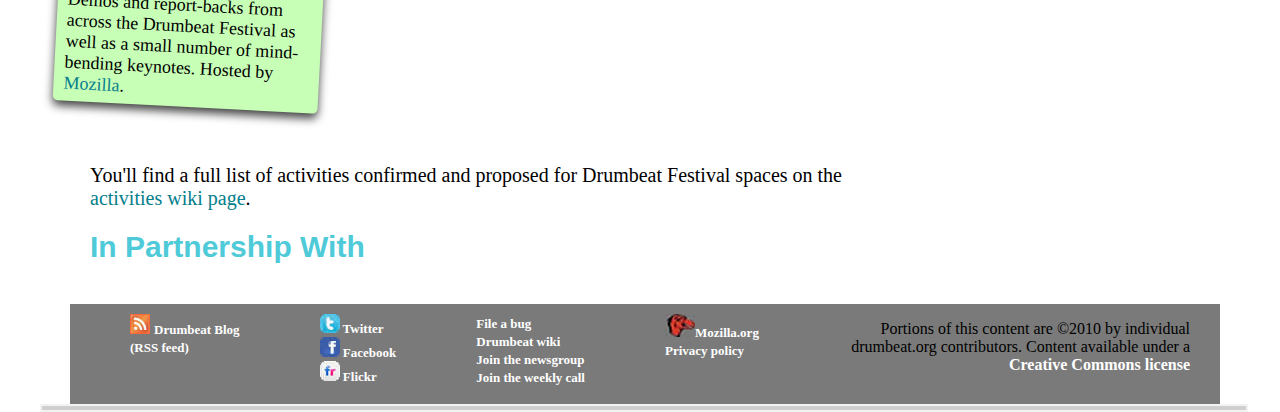
==== commit 823c38a1: "footer y correcciones" ====
--- a/Practica Post it/index.html
+++ b/Practica Post it/index.html
@@ -53,7 +53,7 @@
     <div id="menu_segundo">
         <nav>
             <div id="navegacion_secundaria">
-                <!-- Lista del primer menú de la navegación secundaria: ELEGIR PESTAÑA -->
+                <!-- Menu de pestañas -->
                 <ul class="menu2">
                     <li class="m2"><a class="m2mitad" href="https://foundation.mozilla.org/es/">Festival</a></li>
                     <li class="m2"><a class="m2mitad" href="https://foundation.mozilla.org/es/">Program</a></li>
@@ -69,6 +69,7 @@
         </nav>
 
         <!-- Menu de idioma -->
+        <!-- Se que la etiqueta de CA es catalan, pero como buen valenciano, puse valenciano  (perdon)-->
         <div id="menu_idioma">
             <p class="idioma"><span class="letra_pequeña">Language:</span></p>
             <ol>
@@ -206,7 +207,7 @@
     </div>
     <!-- Ahora empiezan los post'it del demonio ... -->
 
-    <div>
+    <div id="todos_post">
         <!--Div que guareda todas las cajitas para poder mover o configurar -->
         <!-- Hay cajas que tienen la misma configuracion, así les pondre lo mismo -->
 
@@ -305,7 +306,57 @@
                 <a href="https://foundation.mozilla.org/es/">Mozilla</a>.
             </p>
         </div>
-    </div>
+
+        <div class="Partnership">
+            <p>You'll find a full list of activities confirmed and proposed for Drumbeat Festival spaces on the
+                <span> <a href="https://foundation.mozilla.org/es/">activities wiki page</a></span>. </p>
+            <h1>In Partnership With</h1>
+        </div>
+
+    </div>
+
+    <footer>
+        <div id="pie">
+
+            <div id="peu">
+                <!-- Como hay 4 menus, hago 4 grupos de cada cosa  -->
+                <ul class="lista1">
+                    <li><img class="iconos" src="img/icono/rss.jpg" alt="rss">
+                        <a href="https://foundation.mozilla.org/es/">Drumbeat Blog</a></li>
+                    <li><a href="https://foundation.mozilla.org/es/">(RSS feed)</a></li>
+                </ul>
+
+                <ul class="lista2">
+                    <li><img class="iconos" src="img/icono/twitter.jpg" alt="twitter"><a href="https://foundation.mozilla.org/es/"> Twitter</a></li>
+                    <li><img class="iconos" src="img/icono/facebook.jpg" alt="facebook"><a href="https://foundation.mozilla.org/es/"> Facebook</a></li>
+                    <li><img class="iconos" src="img/icono/flickr.jpg" alt="flickr"><a href="https://foundation.mozilla.org/es/"> Flickr</a></li>
+                </ul>
+
+                <ul class="lista3">
+                    <li><a href="https://foundation.mozilla.org/es/">File a bug</a></li>
+                    <li><a href="https://foundation.mozilla.org/es/">Drumbeat wiki</a></li>
+                    <li><a href="https://foundation.mozilla.org/es/">Join the newsgroup</a></li>
+                    <li><a href="https://foundation.mozilla.org/es/">Join the weekly call</a></li>
+                </ul>
+
+                <ul class="lista4">
+                    <li><img class="iconos" src="img/icono/mozilla.jpg" alt="mozzilla"><a href="https://foundation.mozilla.org/es/">Mozilla.org</a></li>
+                    <li><a href="https://foundation.mozilla.org/es/">Privacy policy</a></li>
+                </ul>
+            </div>
+
+            <div id="license">
+                <p>Portions of this content are ©2010 by individual drumbeat.org contributors. Content available under a
+                    <a href="https://foundation.mozilla.org/es/">Creative Commons license</a></p>
+            </div>
+
+        </div>
+    </footer>
+
+    <div class="linea_abajo"></div>
+
+
+
 
 </body>
 
--- a/Practica Post it/css/estilo.css
+++ b/Practica Post it/css/estilo.css
@@ -10,11 +10,9 @@
 Algunos tamaños de fotos, han sido tambien calculados a ojo para que fueran similares a la foto
 Los colores de las fuentes, han sido calculados tambien a ojo, para que fuesen similares
 
-Para generar las sombras, he usado esta pagina https://www.cssmatic.com/es/box-shadow
-Lo bueno de esta pagina, que te pone compatibilidades con otros navegadores, pero he visto más limpio
-el usar solo box shadow sin necesidad de añadir más lineas de codigo.
 Luego, a la hora de girar y elegir el color, intensidad de sombras han sido calculadas a ojo para que 
 se parezcan los más posible.
+
 */
 
 
@@ -35,13 +33,6 @@
 }
 
 
-/*esto ha sido para la linea del menu de pestañas*/
-
-hr {
-    width: 100%;
-}
-
-
 /*para quitar los puntitos de las listas*/
 
 ul {
@@ -89,7 +80,7 @@
     float: right;
     width: 590px;
     height: 45px;
-    margin-top: 60px;
+    margin-top: 10px;
 }
 
 li.m1 {
@@ -130,8 +121,8 @@
     height: 40px;
     margin-right: 10px;
     font-family: 'PT Sans';
-    color: grey;
     position: relative;
+    margin-bottom: 12px;
 }
 
 li.m2 {
@@ -146,6 +137,7 @@
     font-weight: bold;
     color: gray;
     background: #F2F2F2;
+    border: solid 1px rgb(168, 168, 168);
     border-radius: 10px 10px 0 0;
     /* asi ponemos el borde superior redondeados*/
 }
@@ -172,7 +164,7 @@
 .idioma {
     float: left;
     text-align: right;
-    padding: 0px 0px 0px 350px;
+    padding: 0px 0px 0px 340px;
 }
 
 li.m3 {
@@ -186,13 +178,11 @@
     font-weight: bold;
     color: gray;
     background: #F2F2F2;
-}
-
-
-/*identificadores de cada idioma*/
-
-
-/*no se como poner ese borde interior que tiene los botones ni alargarlos tanto */
+    border: solid 1px grey;
+}
+
+
+/*botones de idioma*/
 
 #va {
     border-radius: 0px;
@@ -213,11 +203,11 @@
 .linea {
     clear: both;
     /*limpio el float de los elementos de arriba*/
-    border: 2px solid #F2F2F2;
     /* copio el mismo color que el fondo de las pestañas*/
-    background-color: #F2F2F2;
+    background-color: rgb(168, 168, 168);
+    height: 2px;
     width: 1190px;
-    padding: 1px;
+    margin: 0 auto;
 }
 
 
@@ -254,6 +244,7 @@
     margin-right: 10px;
     float: left;
     font-family: 'Times New Roman';
+    margin-top: 15px;
 }
 
 a:hover .whatsAbout {
@@ -263,6 +254,7 @@
 #schedule {
     width: 390px;
     float: right;
+    margin-top: 15px;
 }
 
 .program {
@@ -282,6 +274,8 @@
     clear: left;
     float: left;
     width: 890px;
+    margin-top: 50px;
+    margin-bottom: 25px;
 }
 
 h1 {
@@ -317,8 +311,8 @@
     font-family: Georgia;
     font-weight: bold;
     color: white;
-    padding: 10px 85px;
-    margin: 5px 10px;
+    padding: 6px 85px;
+    margin: 15px 10px;
     border-radius: 5px;
 }
 
@@ -336,10 +330,10 @@
 }
 
 
-/* esto es para ajustar los iconos a la izquierda*/
-
-
-/* he ido probando los numeros hasta que han encajado*/
+/*
+Alineamos los iconos
+he ido probando los numeros hasta que han encajado
+*/
 
 .lista_imagenes {
     padding: 20px 0px 20px 10px;
@@ -369,12 +363,18 @@
     transform: rotate(1deg);
 }
 
+
+/*usamos la letra que se pide y el color se calcula a ojo*/
+
 .titulo {
     font-family: Georgia;
     color: rgb(185, 0, 0);
     font-size: 30px;
 }
 
+
+/*esta es la lista con los iconocos de verificiacion redondos y rojos*/
+
 .lista_check {
     font-family: 'PT Sans';
     margin-left: -30px;
@@ -382,21 +382,12 @@
 }
 
 #share_twitter {
-    margin-top: 80px;
+    margin-top: 50px;
 }
 
 #share_on_identica {
     background: #5593ac;
     box-shadow: 2px 2px 5px 0px rgba(0, 0, 0, 0.75);
-}
-
-#twitter {
-    background: #00a6e2;
-    margin-left: 30px;
-    box-shadow: 2px 2px 5px 0px rgba(0, 0, 0, 0.75);
-}
-
-#share_on_identica {
     width: 250px;
     height: 50px;
     margin: 5px 25px;
@@ -406,6 +397,9 @@
 }
 
 #twitter {
+    background: #00a6e2;
+    margin-left: 30px;
+    box-shadow: 2px 2px 5px 0px rgba(0, 0, 0, 0.75);
     width: 250px;
     height: 50px;
     margin: 5px 25px;
@@ -437,10 +431,15 @@
 
 /*todas las cajas tienen el mismo tamaño y sombra, así que haré una configuracion general para eso*/
 
+#todos_post {
+    width: 900px;
+}
+
 .post {
     float: left;
     width: 265px;
     height: 175px;
+    border-radius: 5px 5px 5px 5px;
     box-shadow: 0 5px 10px rgba(0, 0, 0, 0.75);
     margin: 17px;
 }
@@ -499,6 +498,9 @@
 }
 
 
+/*No todas las cajas tienen el mismo grado de inclinacion o incluso parece que hay alguna que no tenga nada de inclinacion*/
+
+
 /*giramos los post'it a la izquierda en negativo*/
 
 #post1,
@@ -514,4 +516,72 @@
 #post5,
 #post10 {
     transform: rotate(3deg);
+}
+
+.Partnership {
+    /*uso el clear para que no se meta al lado del ultimo post'it*/
+    /*width 800 para que la linea se corte y salga como en la foto*/
+    clear: both;
+    width: 800px;
+    float: left;
+    font-size: 20px;
+    font-family: 'Times New Roman';
+    padding: 20px;
+    margin-left: 30px;
+}
+
+
+/*moldeamos el footer*/
+
+#pie {
+    /*los margenes son para poder añadir la linea de abajo y que esté mas o menos centrada como en la foto*/
+    clear: both;
+    font-family: 'Times New Roman';
+    background: rgb(122, 122, 122);
+    height: 100px;
+    margin: auto;
+    margin-left: 30px;
+    margin-right: 20px;
+}
+
+.lista1,
+.lista2,
+.lista3,
+.lista4 {
+    float: left;
+    margin: 10px 20px;
+}
+
+.lista1 a,
+.lista2 a,
+.lista3 a,
+.lista4 a {
+    font-size: 13px;
+    font-weight: bold;
+    color: white;
+}
+
+#license {
+    float: right;
+    width: 350px;
+    text-align: right;
+    margin-right: 30px;
+}
+
+
+/*para que el color del link sea blanco */
+
+#license a {
+    font-weight: bold;
+    color: white;
+}
+
+.linea_abajo {
+    clear: both;
+    /*limpio el float de los elementos de arriba*/
+    border: 2px solid #F2F2F2;
+    background-color: #cfcfcf;
+    width: 1200px;
+    padding: 2px;
+    margin: auto;
 }